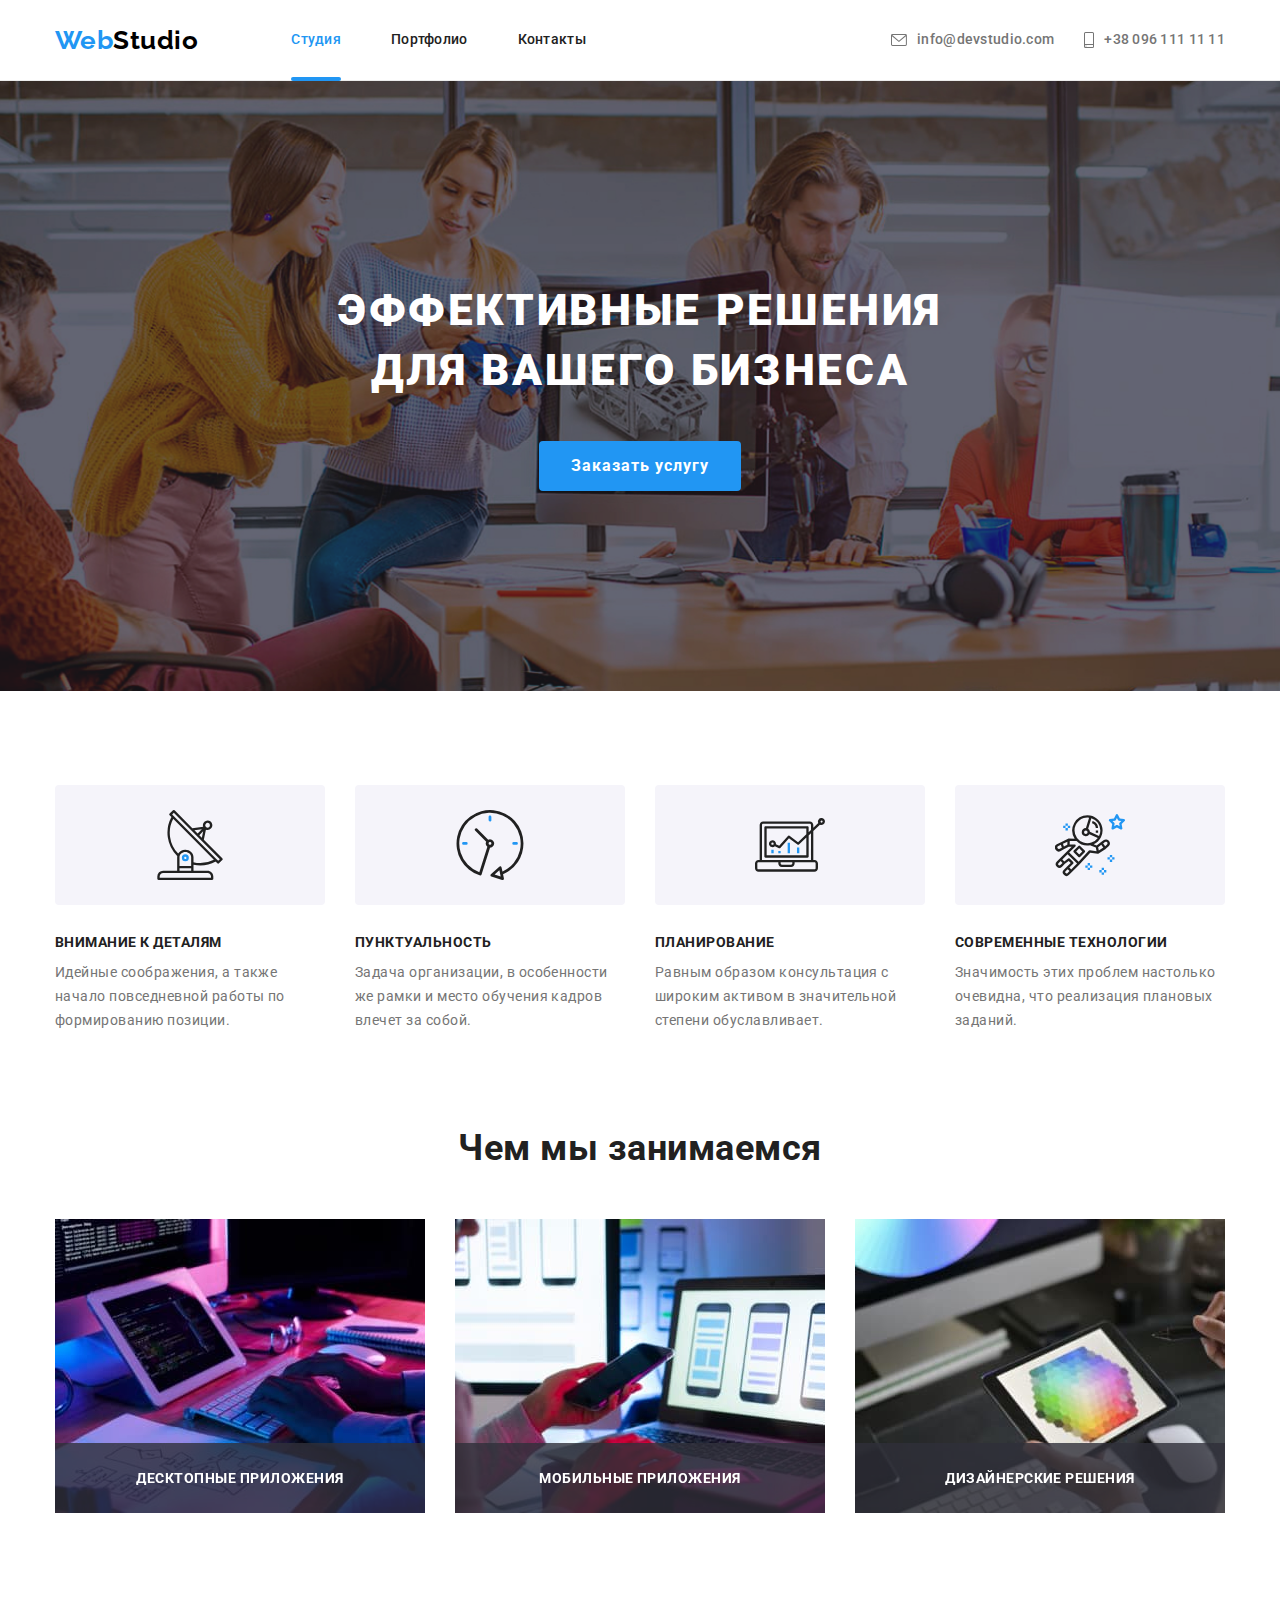
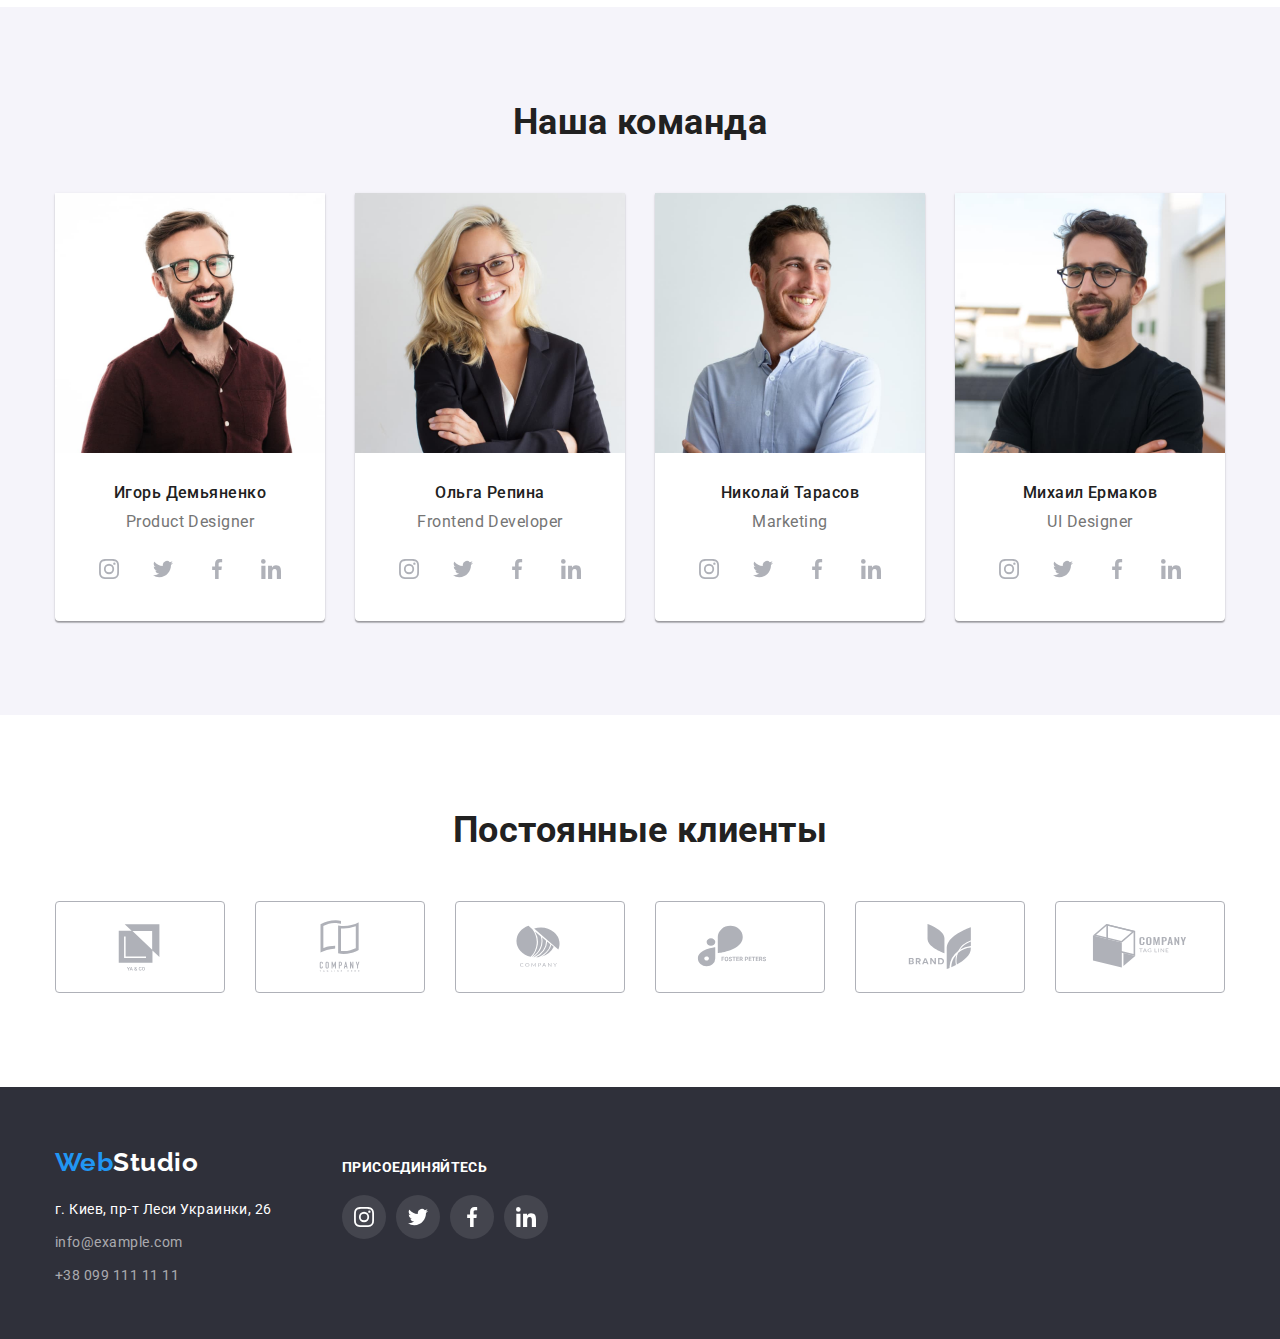
==== index.html @ 08219c7c "hw transfer" ====
<!DOCTYPE html>
<html lang="ru">
  <head>
    <meta charset="UTF-8" />
    <meta http-equiv="X-UA-Compatible" content="IE=edge" />
    <meta name="viewport" content="width=device-width, initial-scale=1.0" />
    <title>Document</title>
    <link rel="preconnect" href="https://fonts.googleapis.com" />
    <link rel="preconnect" href="https://fonts.gstatic.com" crossorigin />
    <link
      href="https://fonts.googleapis.com/css2?family=Oleo+Script&family=Raleway:wght@700&family=Roboto:wght@400;500;700;900&display=swap"
      rel="stylesheet"
    />
    <link
      rel="stylesheet"
      href="https://cdn.jsdelivr.net/npm/modern-normalize@1.1.0/modern-normalize.min.css"
    />
    <link rel="stylesheet" href="./css/styles.css" />
  </head>
  <body class="body">
    <!--Шапка страницы-->
    <header class="page-header">
      <div class="container container-header">
        <a href="./index.html" class="logo"><span class="logo-link">Web</span>Studio</a>
        <nav>
          <ul class="site-nav list">
            <li class="item">
              <a href="./index.html" class="site-nav-link decor current">Студия</a>
            </li>
            <li class="item">
              <a href="./portfolio.html" class="site-nav-link decor">Портфолио</a>
            </li>
            <li class="item"><a href="" class="site-nav-link decor">Контакты</a></li>
          </ul>
        </nav>
        <ul class="auth-nav list">
          <li class="item">
            <a href="mailto:info@devstudio.com" class="auth-nav-link">
              <svg class="icon-envelope">
                <use href="./images/icons.svg#envelope"></use>
              </svg>
              info@devstudio.com</a
            >
          </li>
          <li class="item auth">
            <a href="tel:+380961111111" class="auth-nav-link">
              <svg class="icon-smartphone">
                <use href="./images/icons.svg#smartphone"></use>
              </svg>
              +38 096 111 11 11</a
            >
          </li>
        </ul>
      </div>
    </header>

    <!--Уникальный контент страницы-->
    <main>
      <!--Герой-->
      <section class="hero">
        <div class="container">
          <h1 class="hero-title">
            ЭФФЕКТИВНЫЕ РЕШЕНИЯ <br />
            ДЛЯ ВАШЕГО БИЗНЕСА
          </h1>
          <button type="button" class="button" data-modal-open>Заказать услугу</button>
        </div>

        <div class="backdrop is-hidden" data-modal>
          <div class="modal">
            <button data-modal-close>Закрыть</button>
          </div>
        </div>
      </section>

      <!--Плюсы работы-->
      <section class="section">
        <div class="container">
          <h2 class="section-title visually-hidden">Плюсы работы</h2>
          <ul class="features list">
            <div>
              <li class="item">
                <div class="features-icons">
                  <svg class="features-icon" style="width: 70px; height: 70px">
                    <use href="./images/icons.svg#antenna"></use>
                  </svg>
                </div>
                <h3 class="features-title">Внимание к деталям</h3>
                <p class="features-title-text">
                  Идейные соображения, а также начало повседневной работы по формированию позиции.
                </p>
              </li>
            </div>

            <div>
              <li class="item">
                <div class="features-icons">
                  <svg class="features-icon" style="width: 70px; height: 70px">
                    <use href="./images/icons.svg#clock"></use>
                  </svg>
                </div>
                <h3 class="features-title">Пунктуальность</h3>
                <p class="features-title-text">
                  Задача организации, в особенности же рамки и место обучения кадров влечет за
                  собой.
                </p>
              </li>
            </div>

            <div>
              <li class="item">
                <div class="features-icons">
                  <svg class="features-icon" style="width: 70px; height: 70px">
                    <use href="./images/icons.svg#diagram"></use>
                  </svg>
                </div>
                <h3 class="features-title">Планирование</h3>
                <p class="features-title-text">
                  Равным образом консультация с широким активом в значительной степени
                  обуславливает.
                </p>
              </li>
            </div>

            <div>
              <li class="item">
                <div class="features-icons">
                  <svg class="features-icon" style="width: 70px; height: 70px">
                    <use href="./images/icons.svg#astronaut"></use>
                  </svg>
                </div>
                <h3 class="features-title">Современные технологии</h3>
                <p class="features-title-text">
                  Значимость этих проблем настолько очевидна, что реализация плановых заданий.
                </p>
              </li>
            </div>
          </ul>
        </div>
      </section>

      <!--Чем мы занимаемся-->
      <section class="section section-doing">
        <div class="container">
          <h2 class="section-title">Чем мы занимаемся</h2>
          <ul class="list list-doing">
            <li class="item">
              <img src="./images/we-doing1.jpg" alt="Чем-мы-занимаемся1" width="370" />
              <div class="element">
                <p>Десктопные приложения</p>
              </div>
            </li>
            <li class="item">
              <img src="./images/we-doing2.jpg" alt="Чем-мы-занимаемся2" width="370" />
              <div class="element">
                <p>Мобильные приложения</p>
              </div>
            </li>
            <li class="item">
              <img src="./images/we-doing3.jpg" alt="Чем-мы-занимаемся3" width="370" />
              <div class="element">
                <p>Дизайнерские решения</p>
              </div>
            </li>
          </ul>
        </div>
      </section>

      <!--Наша команда-->
      <section class="section team">
        <div class="container container-team-main">
          <h2 class="section-title">Наша команда</h2>
          <ul class="list list-team">
            <li class="item">
              <img src="./images/membe1.jpg" alt="Игорь Демьяненко" width="270" />
              <div class="container container-team">
                <h3 class="section-title-name">Игорь Демьяненко</h3>
                <p class="section-title-profession">Product Designer</p>

                <ul class="list social">
                  <li class="social-item">
                    <a href="https://www.instagram.com" class="social-link">
                      <svg class="social-icon">
                        <use href="./images/icons.svg#instagram"></use>
                      </svg>
                    </a>
                  </li>
                  <li class="social-item">
                    <a href="https://twitter.com" class="social-link">
                      <svg class="social-icon">
                        <use href="./images/icons.svg#twitter"></use>
                      </svg>
                    </a>
                  </li>
                  <li class="social-item">
                    <a href="https://www.facebook.com" class="social-link">
                      <svg class="social-icon">
                        <use href="./images/icons.svg#facebook"></use>
                      </svg>
                    </a>
                  </li>
                  <li class="social-item">
                    <a href="https://www.linkedin.com" class="social-link">
                      <svg class="social-icon">
                        <use href="./images/icons.svg#linkedin"></use>
                      </svg>
                    </a>
                  </li>
                </ul>
              </div>
            </li>
            <li class="item">
              <img src="./images/membe2.jpg" alt="Ольга Репина" width="270" />
              <div class="container container-team">
                <h3 class="section-title-name">Ольга Репина</h3>
                <p class="section-title-profession">Frontend Developer</p>
                <ul class="list social">
                  <li class="social-item">
                    <a href="https://www.instagram.com" class="social-link">
                      <svg class="social-icon">
                        <use href="./images/icons.svg#instagram"></use>
                      </svg>
                    </a>
                  </li>
                  <li class="social-item">
                    <a href="https://twitter.com" class="social-link">
                      <svg class="social-icon">
                        <use href="./images/icons.svg#twitter"></use>
                      </svg>
                    </a>
                  </li>
                  <li class="social-item">
                    <a href="https://www.facebook.com" class="social-link">
                      <svg class="social-icon">
                        <use href="./images/icons.svg#facebook"></use>
                      </svg>
                    </a>
                  </li>
                  <li class="social-item">
                    <a href="https://www.linkedin.com" class="social-link">
                      <svg class="social-icon">
                        <use href="./images/icons.svg#linkedin"></use>
                      </svg>
                    </a>
                  </li>
                </ul>
              </div>
            </li>
            <li class="item">
              <img src="./images/membe3.jpg" alt="Николай Тарасов" width="270" />
              <div class="container container-team">
                <h3 class="section-title-name">Николай Тарасов</h3>
                <p class="section-title-profession">Marketing</p>
                <ul class="list social">
                  <li class="social-item">
                    <a href="https://www.instagram.com" class="social-link">
                      <svg class="social-icon">
                        <use href="./images/icons.svg#instagram"></use>
                      </svg>
                    </a>
                  </li>
                  <li class="social-item">
                    <a href="https://twitter.com" class="social-link">
                      <svg class="social-icon">
                        <use href="./images/icons.svg#twitter"></use>
                      </svg>
                    </a>
                  </li>
                  <li class="social-item">
                    <a href="https://www.facebook.com" class="social-link">
                      <svg class="social-icon">
                        <use href="./images/icons.svg#facebook"></use>
                      </svg>
                    </a>
                  </li>
                  <li class="social-item">
                    <a href="https://www.linkedin.com" class="social-link">
                      <svg class="social-icon">
                        <use href="./images/icons.svg#linkedin"></use>
                      </svg>
                    </a>
                  </li>
                </ul>
              </div>
            </li>
            <li class="item">
              <img src="./images/membe4.jpg" alt="Михаил Ермаков" width="270" />
              <div class="container container-team">
                <h3 class="section-title-name">Михаил Ермаков</h3>
                <p class="section-title-profession">UI Designer</p>
                <ul class="list social">
                  <li class="social-item">
                    <a href="https://www.instagram.com" class="social-link">
                      <svg class="social-icon">
                        <use href="./images/icons.svg#instagram"></use>
                      </svg>
                    </a>
                  </li>
                  <li class="social-item">
                    <a href="https://twitter.com" class="social-link">
                      <svg class="social-icon">
                        <use href="./images/icons.svg#twitter"></use>
                      </svg>
                    </a>
                  </li>
                  <li class="social-item">
                    <a href="https://www.facebook.com" class="social-link">
                      <svg class="social-icon">
                        <use href="./images/icons.svg#facebook"></use>
                      </svg>
                    </a>
                  </li>
                  <li class="social-item">
                    <a href="https://www.linkedin.com" class="social-link">
                      <svg class="social-icon">
                        <use href="./images/icons.svg#linkedin"></use>
                      </svg>
                    </a>
                  </li>
                </ul>
              </div>
            </li>
          </ul>
        </div>
      </section>
    </main>

    <!-- Постоянные клиенты -->
     <section class="section">
        <div class="container">
          <h2 class="section-title">Постоянные клиенты</h2>
          <ul class="list client-list">
            <li class="item client">
              <a href="" class="button-client">
                <svg class="client-icon">
                  <use href="./images/icons.svg#Logo-1"></use>
                </svg>
              </a>
            </li>
            <li class="item client">
              <a href="" class="button-client">
                <svg class="client-icon">
                  <use href="./images/icons.svg#Logo-2"></use>
                </svg>
              </a>
            </li>
            <li class="item client">
              <a href="" class="button-client">
                <svg class="client-icon">
                  <use href="./images/icons.svg#Logo-3"></use>
                </svg>
              </a>
            </li>
            <li class="item client">
              <a href="" class="button-client">
                <svg class="client-icon">
                  <use href="./images/icons.svg#Logo-4"></use>
                </svg>
              </a>
            </li>
            <li class="item client">
              <a href="" class="button-client">
                <svg class="client-icon">
                  <use href="./images/icons.svg#Logo-5"></use>
                </svg>
              </a>
            </li>
            <li class="item client">
              <a href="" class="button-client">
                <svg class="client-icon">
                  <use href="./images/icons.svg#Logo-6"></use>
                </svg>
              </a>
            </li>
          </ul>
        </div>
      </section>
    </main>

    <!--Подвал страницы-->
    <footer class="footer">
      <div class="container container-footer">
        <div class="footer-logo-contact">
          <a href="" class="logo foot"
            ><span class="footer-logo-first">Web</span
            ><span class="footer-logo-last">Studio</span></a
          >
          <address class="url">
            <a href="https://goo.gl/maps/uPLYLn5CrwRYCuye6" class="footer-logo-address decor"
              >г. Киев, пр-т Леси Украинки, 26</a
            >
            <a href="mailto:info@example.com" class="address-phone-mail decor">info@example.com</a>
            <a href="tel:+380991111111" class="address-phone-mail decor">+38 099 111 11 11</a>
          </address>
        </div>

        <div class="footer-social">
          <p class="footer-social-slogan">присоединяйтесь</p>
          <ul class="list footer-social-list">
            <li class="footer-social-item">
              <a href="https://www.instagram.com" class="footer-social-link">
                <svg class="footer-social-icon">
                  <use href="./images/icons.svg#instagram"></use>
                </svg>
              </a>
            </li>
            <li class="footer-social-item">
              <a href="https://twitter.com" class="footer-social-link">
                <svg class="footer-social-icon">
                  <use href="./images/icons.svg#twitter"></use>
                </svg>
              </a>
            </li>
            <li class="footer-social-item">
              <a href="https://www.facebook.com" class="footer-social-link">
                <svg class="footer-social-icon">
                  <use href="./images/icons.svg#facebook"></use>
                </svg>
              </a>
            </li>
            <li class="footer-social-item">
              <a href="https://www.linkedin.com" class="footer-social-link">
                <svg class="footer-social-icon">
                  <use href="./images/icons.svg#linkedin"></use>
                </svg>
              </a>
            </li>
          </ul>
        </div>
      </div>
    </footer>

    <script src="./js/modal.js"></script>
  </body>
</html>
---- css/styles.css ----
:root {
    --primary-text-color: #757575;
    --titile-text-color: #212121;
    --white-text-color: #FFFFFF;
    --accent-text-color: #2196F3;
    --primary-bg-color: #ffffff;
    --button-bg-color: #F5F4FA;
    --grey-bg-color: #F5F4FA;
    --focus-button-bg-color: #2196F3;
    --focus-button-bg-color-order: #188CE8;
    --black-logo-color: #000;
    --icon-bg-color: #AFB1B8;

}

.body {
    background-color: var(--primary-bg-color);
    color: var(--primary-text-color); 
    font-family: roboto, sans-serif;
    letter-spacing: 0.03em;
    font-weight: 400;
    /* padding-top: 80px; для закрепления шапки*/
}

p,
h1,
h2,
h3,
h4 {
    margin: 0;
}

ul {
  margin: 0;
  padding: 0;
}

img {
    display: block;
    margin: 0;
    bottom: 0;
}

.visually-hidden {
    position: absolute;
    width: 1px;
    height: 1px;
    margin: -1px;
    border: 0;
    padding: 0;
    white-space: nowrap;
    clip-path: inset(100%);
    clip: rect(0 0 0 0);
    overflow: hidden;
}

.container {
    width: 1200px;
    margin-left: auto;
    margin-right: auto;
    padding-left: 15px;
    padding-right: 15px;
}

.link,
.list {
    list-style: none;
    margin: 0;
    padding: 0;
}

/* header */
.logo {
    color: var(--black-logo-color);
    font-family: Raleway, sans-serif;
    font-weight: 700;
    font-size: 26px;
    line-height: 1.19;
    text-decoration: none;
    display: block;
    margin-right: 93px;
}

.container-header {
    display: flex;
    align-items: center;
}

.page-header {
    /* position: fixed;
    width: 100%;
    top: 0;
    left: 0; */
    border-bottom: 1px solid #ECECEC;
    background: var(--primary-bg-color);
    
}

.site-nav-link {
    color: var(--titile-text-color);
    padding-top: 32px;
    padding-bottom: 32px;
}

.auth-nav-link {
    display: flex;
    align-items: center;
    color: var(--primary-text-color);
    padding-top: 32px;
    padding-bottom: 32px;
    text-decoration: none;
}

.auth-nav-link:hover,
.auth-nav-link:focus {
    color: var(--accent-text-color);
}

.icon-envelope {
    width: 16px;
    height: 12px;
    margin-right: 10px;
    fill: currentColor;
    text-align: center;
}

.icon-smartphone {
    width: 10px;
    height: 16px;
    margin-right: 10px;
    fill: currentColor;
}

.item.auth {
    margin-left: 30px;
}

.auth-nav {
    align-items: center;
    margin-left: auto;
}

.site-nav,
.auth-nav {
    display: flex;
     font-weight: 500;
    font-size: 14px;
    line-height: 1.14;
    letter-spacing: 0.02em;
    text-decoration: none;
}

.site-nav .item + .item {
    margin-left: 50px;
}

.auth-nav .auth-nav-link:not(:first-child) {
    margin-left: 50px;
}

.logo-link {
    color: var(--accent-text-color);
}

.site-nav-link.current {
    color: var(--accent-text-color);
}

.site-nav .item {
    position: relative;
}

.site-nav-link.current::after {
    display: block;
    position: absolute;
    margin-top: 29px;
    content: '';
    width: 100%;
    height: 4px;
    background: var(--focus-button-bg-color);
    border-radius: 2px;
}

.decor:hover,
.decor:focus {
    color: var(--accent-text-color);
}

.decor {
    text-decoration: none;
}

/* hero */
.hero {
    text-align: center;
    padding-top: 200px;
    padding-bottom: 200px;

    background-image: url(../images/Img-Overlay.png),
            url(../images/bg-hero.jpg);
    background-repeat: no-repeat;
    background-position: center;
    background-size: cover;

}

.hero-title {
    color: var(--white-text-color);
    font-weight: 900;
    font-size: 44px;
    line-height: 1.36;
    letter-spacing: 0.06em;
    text-transform: uppercase;
    margin-top: 0;
    margin-bottom: 40px;
}

.backdrop {
    position: fixed;
    top: 0;
    left: 0;
    width: 100%;
    height: 100%;
    background: rgba(0, 0, 0, 0.2);
}

.backdrop.is-hidden {
    opacity: 0;
    pointer-events: none;
}

.modal {
    position: absolute;
    top: 50%;
    left: 50%;
    transform: translate(-50%, -50%);
    
    min-width: 528px;
    min-height: 581px;
    background-color: var(--primary-bg-color);
    box-shadow: 0px 1px 3px rgba(0, 0, 0, 0.12),
    0px 1px 1px rgba(0, 0, 0, 0.14),
    0px 2px 1px rgba(0, 0, 0, 0.2);
    border-radius: 4px;
}



/* section */
.section {
    padding: 5.875rem 0;
}

.section-doing {
    padding-top: 0;
    padding-bottom: 94px;
}

.section-title,
.section-title-name,
.section-title-photos {
    color: var(--titile-text-color);
}

.section-title {
    font-weight: 700;
    font-size: 36px;
    line-height: 1.17;
    text-align: center;
    margin-top: 0;
    margin-bottom: 50px;

}

.features-title {
    margin-top: 0;
    margin-bottom: 10px;
}

.features-title-text {
    font-size: 14px;
    line-height: 1.71;
    margin-bottom: 0;
    
}

/* features */
.features {
    display: flex;
    flex-wrap: wrap;
    justify-content: center;
    margin-left: -30px;
}

.features-icons {
    width: 270px;
    height: 120px;
    margin-bottom: 30px;
    background-color: var(--grey-bg-color);
    border-radius: 4px;
}

.features-icon {
    margin: 25px 100px;
}

.features .item {
    width: 270px;
    margin-left: 30px;
}

.features .features-title {
    color: var(--titile-text-color);
    text-transform: uppercase;
    font-weight: 700;
    font-size: 14px;
    line-height: 1.14;
}


/* we doing */
.list-doing {
    display: flex;
    justify-content: space-between;
}

.list-doing .item {
    position: relative;
}

.element {
    display: flex;
    justify-content: center;
    align-items: center;
    position: absolute;
    bottom: 0;
    width: 370px;
    height: 70px;
    background: rgba(47, 48, 58, 0.8);

    text-transform: uppercase;
    font-weight: 700;
    font-size: 14px;
    line-height: 1.143;
    color: var(--white-text-color);
}

/* team */
.section.team {
    background-color: var(--grey-bg-color);
}

.section-title-name {
    font-weight: 500;
    font-size: 16px;
    line-height: 1.19;
    padding-bottom: 10px;   
}

.section-title-profession {
    font-size: 16px;
    line-height: 1.19;
    padding-bottom: 16px;
}

.list-team {
    display: flex;
    margin-left: -30px;
}

.container-team {
    display: flex;
    flex-direction: column;
    text-align: center;
    width: 270px;
    margin-top: 30px;
    margin-bottom: 30px;
}

.social-link {
    display: flex;
    align-items: center;
    justify-content: center;
    width: 100%;
    height: 100%;
    border-radius: 50%;
    color: var(--icon-bg-color);
}

.social-link:hover,
.social-link:focus {
    background-color: var(--focus-button-bg-color);
    color: var(--primary-bg-color);
}

.social-icon {
    width: 20px;
    height: 20px;
    fill: currentColor;
}

.social-item {
    width: 44px;
    height: 44px;
}

.social-item:not(:last-child) {
    margin-right: 10px;
}

.list.social {
    display: flex;
    justify-content: center;
}

.list-team .item {
    background-color: var(--primary-bg-color);
    width: 270px;
    margin-left: 30px;
    box-shadow: 0px 1px 3px rgba(0, 0, 0, 0.12),
    0px 1px 1px rgba(0, 0, 0, 0.14),
    0px 2px 1px rgba(0, 0, 0, 0.2);
    border-radius: 0px 0px 4px 4px;
}

/* clients */
 
.client-list {
    display: flex;
    flex-wrap: wrap;
    justify-content: center;
}

.item.client:not(:first-child) {
    margin-left: 30px;
}

.item.client {
    width: 170px;
    height: 92px;  
}

.button-client {
    display: flex;
    align-items: center;
    justify-content: center;
    width: 100%;
    height: 100%;
    border-radius: 50%;
    border: 1px solid var(--icon-bg-color);
    border-radius: 4px;
    color: var(--icon-bg-color);
}

.button-client:hover,
.button-client:focus {
    color: var(--focus-button-bg-color);
    border: 1px solid var(--focus-button-bg-color);
}

.client-icon {
    width: 106px;
    height: 60px;
    fill: currentColor;
    }

/* portfolio photos */
.photo-nav.list {
    display: flex;
    justify-content: center;
    padding-bottom: 50px;
}

.photo-nav .item + .item {
    margin-left: 8px;
}

.section-title-photos {
    font-weight: 700;
    font-size: 18px;
    line-height: 2;
    letter-spacing: 0.06em;
    margin-bottom: 4px;
}

.section-title-photos-career {
    font-size: 16px;
    line-height: 1.88;
    color: var(--primary-text-color);
}

.list-photos {
    display: flex;
    flex-wrap: wrap;
    margin-right: -30px;
    margin-bottom: -30px;
}

.list-photos .item {
    width: 370;
    margin-right: 30px;
    margin-bottom: 30px;
    margin-top: 0;
    display: block;
}

.container-photo-text {
    border: 1px solid #EEEEEE;
    border-top: transparent;
    padding: 20px 24px;
}

.portfolio-link {
    display: block;
    text-decoration: none;
}

.item.portfolio:hover,
.item.portfolio:focus {
    cursor: pointer;
    box-shadow: 0px 1px 1px rgba(0, 0, 0, 0.12),
        0px 4px 4px rgba(0, 0, 0, 0.06),
        1px 4px 6px rgba(0, 0, 0, 0.16);
}

.item.portfolio:hover .portfolio-img-overlay {
    opacity: 1;
}

.item.portfolio:hover .portfolio-img:before {
    opacity: 1;
}

.portfolio-img {
    position: relative;
}

.portfolio-img::before {
    position: absolute;
    content: '';
    width: 100%;
    height: 100%;
    background: rgba(33, 150, 243, 0.9);

    opacity: 0;
}

.portfolio-img-overlay {
    position: absolute;
    /* top: 63px;
    bottom: 63px;
    right: 24px;
    left: 24px; */
    width: 322px;
    height: 168px;
    top: 50%;
    left: 50%;
    transform: translate(-50%, -50%);

    font-size: 18px;
    line-height: 1.556;
    color: var(--white-text-color);
    
    opacity: 0;
}


/* footer */
.logo.foot {
    margin-bottom: 20px;
    margin-right: 0;
}

.footer {

}

.footer-logo-last,
.footer-logo-address {
    color: var(--white-text-color);
}
.footer-logo-first {
    color: var(--accent-text-color);
}

.address-phone-mail {
    color: rgba(255, 255, 255, 0.6);
}

.footer-logo-address,
.address-phone-mail {
    display: block;
    font-size: 14px;
    line-height: 1.71;
    font-style: normal;
    margin-bottom: 9px;
}

.address-phone-mail:last-child {
    margin-bottom: 0;
}

.footer,
.hero {
    background-color: #2F303A;
}

/* ---------------------------------------- */

.footer-social {
    display: flex;
    flex-wrap: wrap;
    width: 206px;
    padding: 72px 0 100px 70px;  
}

.footer-logo-contact {
    display: flex;
    justify-content: center;
    flex-direction: column;
    padding-top: 60px;
}

.container-footer {
    display: flex;
    align-items: flex-start;
    align-content: center;
}

.footer-social-slogan {
    font-weight: 700;
    font-size: 14px;
    line-height: 1.143;
    letter-spacing: 0.03em;
    text-transform: uppercase;
    color: var(--white-text-color);
    padding-bottom: 20px;
}

.footer-social-list {
    display: flex;
}

.footer-social-link {
    display: flex;
    align-items: center;
    justify-content: center;
    width: 100%;
    height: 100%;
    border-radius: 50%;
    color: var(--white-text-color);
    background: rgba(255, 255, 255, 0.1);
}

.footer-social-link:hover,
.footer-social-link:focus {
    background-color: var(--focus-button-bg-color);
    color: var(--primary-bg-color);
}

.footer-social-icon {
    width: 20px;
    height: 20px;
    fill: currentColor;
}

.footer-social-item {
    width: 44px;
    height: 44px;
}

.footer-social-item:not(:last-child) {
    margin-right: 10px;
}

/* 00000000000000000000000000000000000000 */

/* buttons */
.button {
    color: var(--white-text-color);
    background-color: var(--focus-button-bg-color);
    font-weight: 700;
    font-size: 16px;
    line-height: 1.88;
    letter-spacing: 0.06em;
    cursor: pointer;
    border-radius: 4px;
    padding: 10px 32px;
    margin-left: auto;
    margin-right: auto;
    border: transparent;

    }

.button.photo-nav {
    color: var(--titile-text-color);
    background-color: var(--button-bg-color); 
    font-weight: 500;
    font-size: 16px;
    line-height: 1.63;
    display: block;
    letter-spacing: 0.03em;
    font-family: inherit;
    cursor: pointer;
    padding: 6px 22px;
}

.button:hover,
.button:focus {
    background-color: var(--focus-button-bg-color-order);
}

.button.photo-nav:hover,
.button.photo-nav:focus {
    color: var(--white-text-color);
    background-color: var(--focus-button-bg-color);
    box-shadow: 0px 3px 1px rgba(0, 0, 0, 0.1),
    0px 1px 2px rgba(0, 0, 0, 0.08),
    0px 2px 2px rgba(0, 0, 0, 0.12);
}

.button.photo-nav.primary {
    color: var(--white-text-color);
    background-color: var(--focus-button-bg-color);
    box-shadow: 0px 3px 1px rgba(0, 0, 0, 0.1),
    0px 1px 2px rgba(0, 0, 0, 0.08),
    0px 2px 2px rgba(0, 0, 0, 0.12);
}
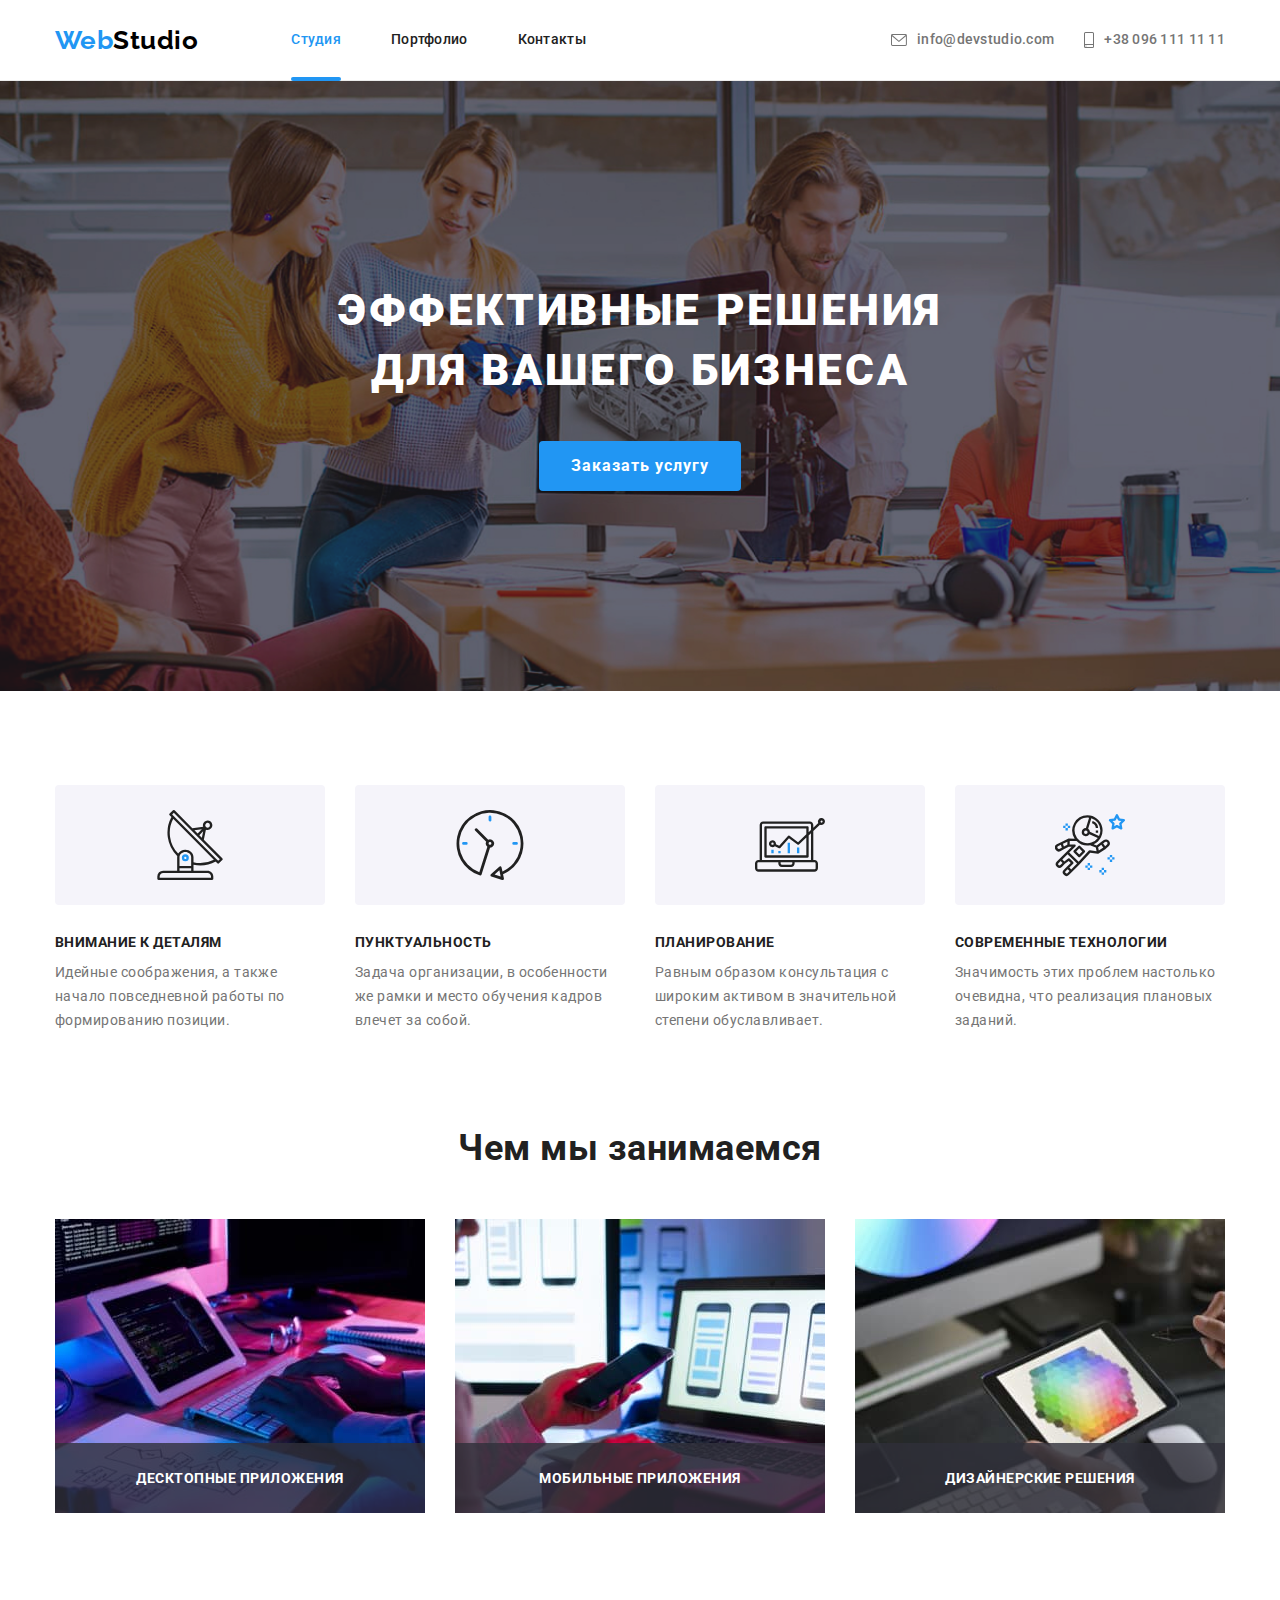
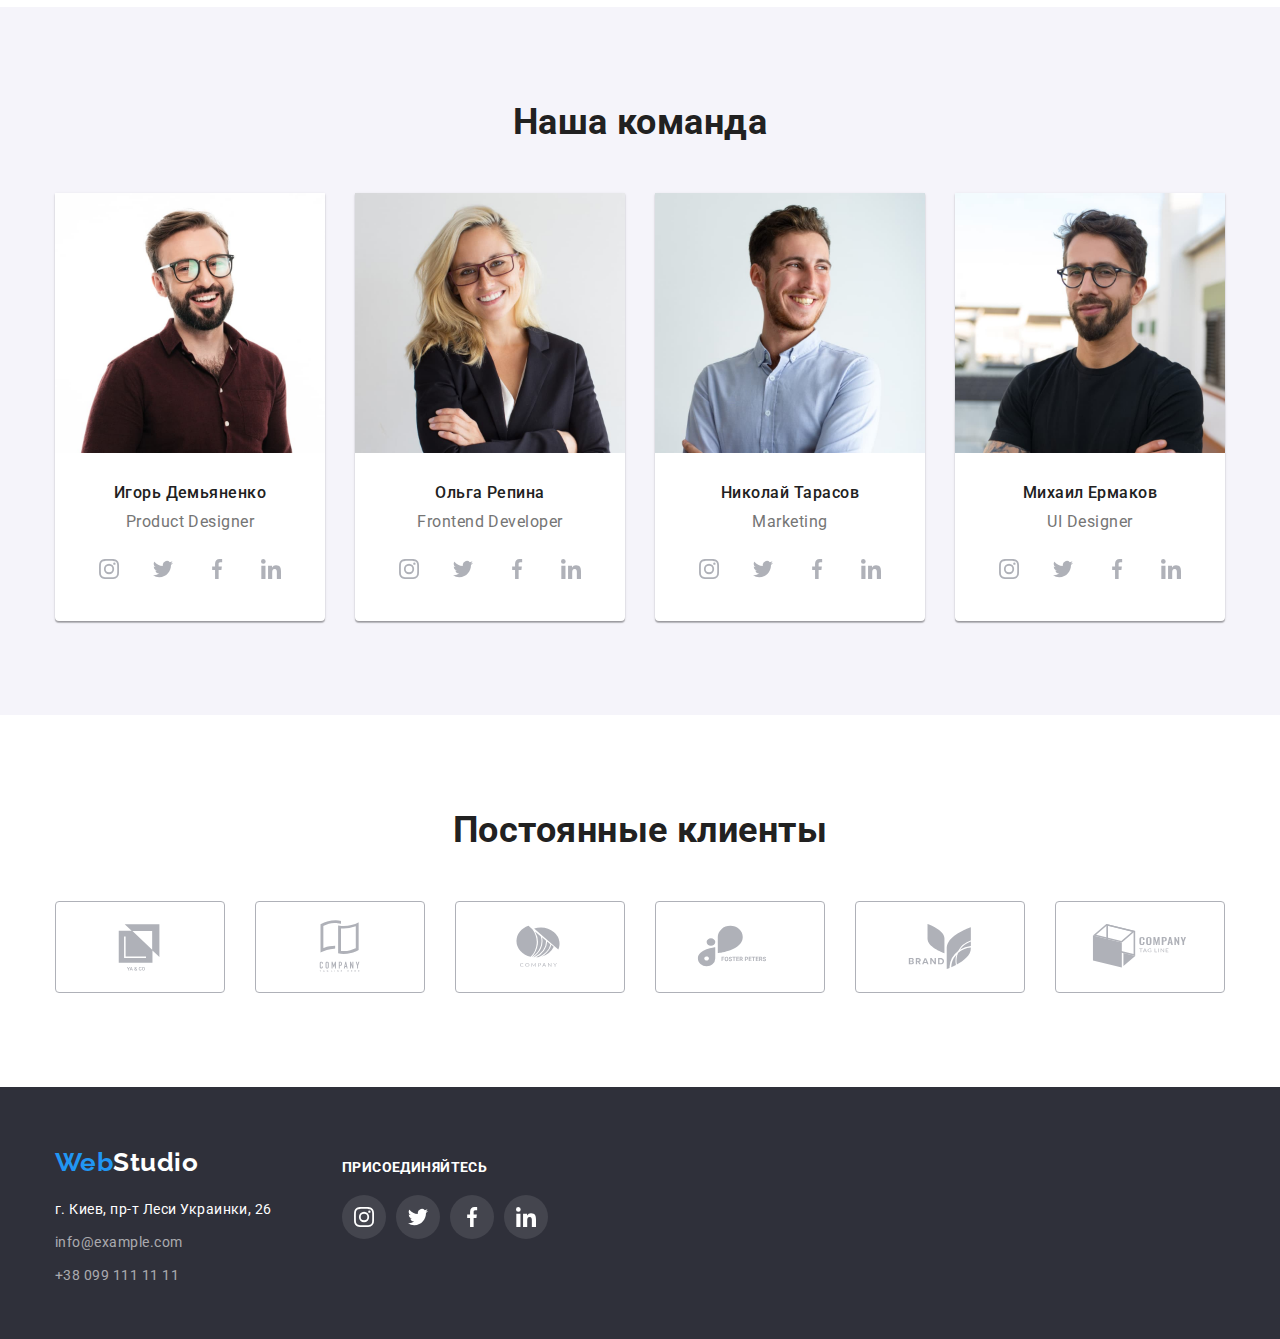
==== commit 4c8f7748: "portfolio overlay + button icon" ====
--- a/index.html
+++ b/index.html
@@ -56,7 +56,7 @@
 
     <!--Уникальный контент страницы-->
     <main>
-      <!--Герой-->
+      <!--Hero-->
       <section class="hero">
         <div class="container">
           <h1 class="hero-title">
@@ -68,7 +68,11 @@
 
         <div class="backdrop is-hidden" data-modal>
           <div class="modal">
-            <button data-modal-close>Закрыть</button>
+            <button class="close-button" data-modal-close>
+              <svg class="close-button-icon" style="width: 11px; height: 11px">
+                <use href="./images/icons.svg#window-close"></use>
+              </svg>
+            </button>
           </div>
         </div>
       </section>
--- a/css/styles.css
+++ b/css/styles.css
@@ -10,7 +10,7 @@
     --focus-button-bg-color-order: #188CE8;
     --black-logo-color: #000;
     --icon-bg-color: #AFB1B8;
-
+    --overlay-cubic: cubic-bezier(0.4, 0, 0.2, 1);
 }
 
 .body {
@@ -222,6 +222,10 @@
     width: 100%;
     height: 100%;
     background: rgba(0, 0, 0, 0.2);
+    z-index: 2;
+
+    opacity: 1;
+    transition: opacity 250ms var(--overlay-cubic);
 }
 
 .backdrop.is-hidden {
@@ -235,6 +239,8 @@
     left: 50%;
     transform: translate(-50%, -50%);
     
+    padding: 30px;
+    margin: 0;
     min-width: 528px;
     min-height: 581px;
     background-color: var(--primary-bg-color);
@@ -244,6 +250,27 @@
     border-radius: 4px;
 }
 
+.close-button {
+    position: absolute;
+    right: 8px;
+    top: 8px;
+    display: flex;
+    align-items: center;
+    justify-content: center;
+    padding: 0;
+    margin: 0;
+    width: 30px;
+    height: 30px;
+    border: 1px solid rgba(0, 0, 0, 0.1);
+    background-color: var(--primary-bg-color);
+    border-radius: 50%;
+    fill: var(--black-logo-color);
+}
+
+.close-button:hover {
+   fill: var(--focus-button-bg-color);
+   cursor: pointer;
+}
 
 
 /* section */
@@ -523,56 +550,35 @@
         1px 4px 6px rgba(0, 0, 0, 0.16);
 }
 
-.item.portfolio:hover .portfolio-img-overlay {
-    opacity: 1;
-}
-
-.item.portfolio:hover .portfolio-img:before {
-    opacity: 1;
+.item.portfolio:hover .portfolio-img-overlay,
+.item.portfolio:focus .portfolio-img-overlay {
+    transform: translateY(0);
 }
 
 .portfolio-img {
     position: relative;
-}
-
-.portfolio-img::before {
+    overflow: hidden;
+}
+
+.portfolio-img-overlay {
     position: absolute;
-    content: '';
     width: 100%;
     height: 100%;
-    background: rgba(33, 150, 243, 0.9);
-
-    opacity: 0;
-}
-
-.portfolio-img-overlay {
-    position: absolute;
-    /* top: 63px;
-    bottom: 63px;
-    right: 24px;
-    left: 24px; */
-    width: 322px;
-    height: 168px;
-    top: 50%;
-    left: 50%;
-    transform: translate(-50%, -50%);
-
+    top: 0;
+    left: 0;
+    padding: 63px 24px;
     font-size: 18px;
     line-height: 1.556;
     color: var(--white-text-color);
-    
-    opacity: 0;
-}
-
+    background: rgba(33, 150, 243, 0.9);
+    transform: translateY(100%);
+    transition: transform 250ms var(--overlay-cubic);
+}
 
 /* footer */
 .logo.foot {
     margin-bottom: 20px;
     margin-right: 0;
-}
-
-.footer {
-
 }
 
 .footer-logo-last,
